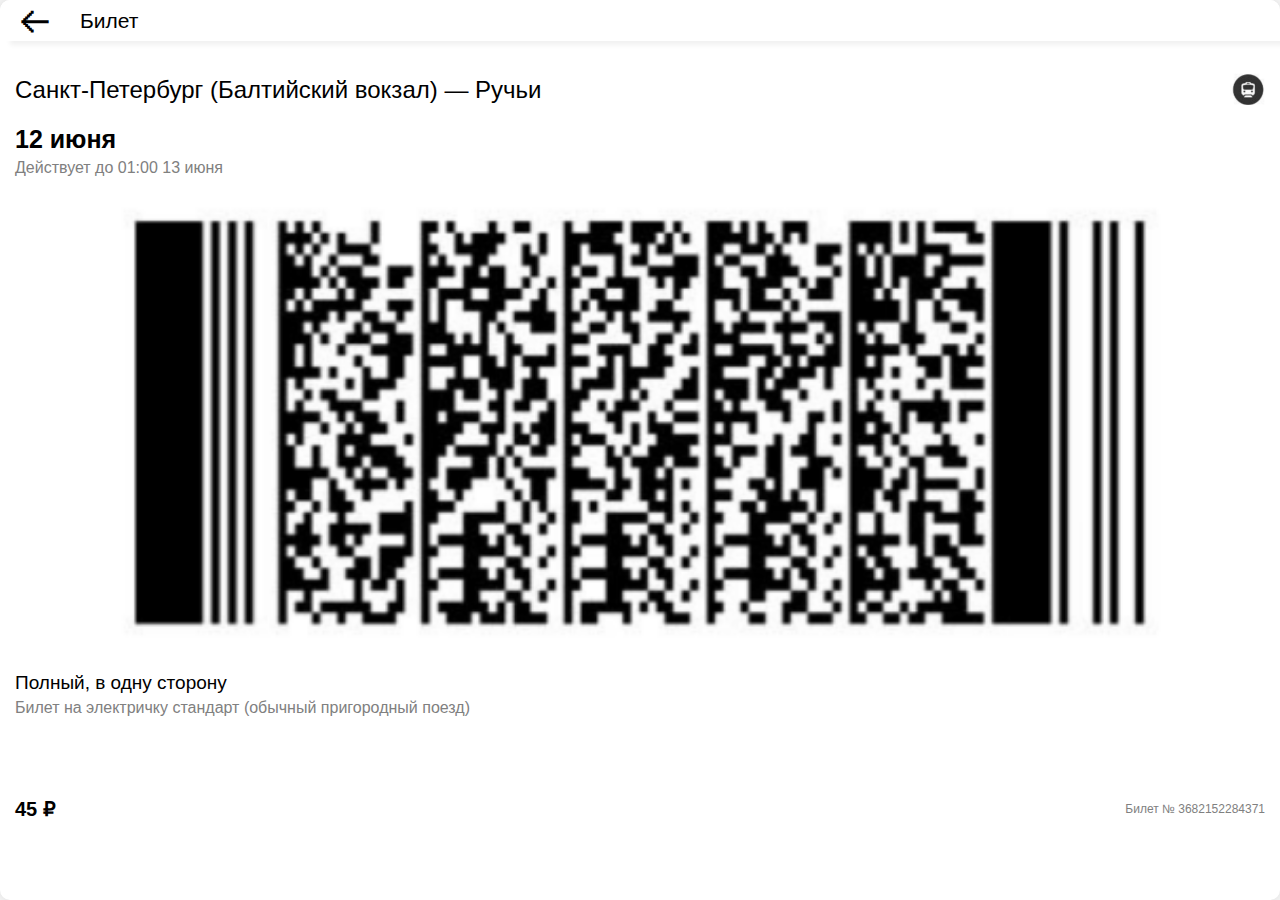
==== index.html @ 2af83544 "init" ====
<!DOCTYPE html>
<html lang="ru">
<head>
    <meta charset="UTF-8">
    <meta name="viewport" content="width=device-width, initial-scale=1.0">
    <title>Train Ticket</title>
    <link rel="stylesheet" href="assets/styles/main/style.css">
</head>
<body>
    <div class="ticket">
        <div class="header">
            <a href="/menu.html" class="back-arrow">🡠</a>
            <span>Билет</span>
        </div>
        <div class="content">
            <div class="info">
                <div class="route">
                    <div class="station">
                        <span>Санкт-Петербург (Балтийский вокзал) — Ручьи</span>
                        <img src="assets/img/train1.png" alt="">
                    </div>
                    <span class="date">12 июня</span>
                    <span class="validity">Действует до 01:00 13 июня</span>
                </div>
                <div class="barcode">
                    <div class="front">
                        <img src="assets/img/barcode.png" alt="Barcode">
                    </div>
                </div>
                <div class="details">
                    <span class="type">Полный, в одну сторону</span>
                    <span class="description">Билет на электричку стандарт (обычный пригородный поезд)</span>
                </div>
            </div>
            
            <div class="footer">
                <span class="price">45 ₽</span>
                <span class="ticket-number">Билет № 3682152284371</span>
            </div>
        </div>
    </div>
</body>
</html>
---- assets/styles/main/style.css ----
body {
    font-family: Arial, sans-serif;
    background-color: #f5f5f5;
    display: flex;
    justify-content: center;
    align-items: center;
    height: 100vh;
    margin: 0;
}

.ticket {
    background-color: white;
    width: 100%;
    height: 100%;
    border-radius: 10px;
    box-shadow: 0 0 10px rgba(0, 0, 0, 0.1);
    overflow: hidden;
}

.header {
    box-shadow: 10px 4px 5px #f1f1f1;
    background-color: #fff;
    padding: 2px;
    padding-left: 20px;
    display: flex;
    align-items: center;
}

.header .back-arrow {
    text-decoration: none;
    font-size: 30px;
    color: black;
    margin-right: 10px;
    margin-top: 3px;
    font-weight: 700;
}

.header span {
    font-size: 21px;
    margin-left: 20px;
}

.content {
    padding: 15px;
    display: flex;
    flex-direction: column;
    justify-content: space-between;
    height: 85vh;
}


.route .station {
    display: flex;
    justify-content: space-between;
    margin: 20px 0;
}

.station img {
    height: 32px;
    margin-left: 20px;
    margin-top: -3px;
}

.route .date {
    display: block;
    font-size: 25px;
    color: black;
    margin-bottom: 5px;
    font-weight: 600;
}

.route .validity {
    display: block;
    font-size: 16px;
    color: gray;
}

.station span {
    font-size: 24px;
}

.barcode {
    position: relative;
    text-align: center;
    margin: 10px 0;
}

.barcode img {
    width: 85%;
    height: auto;
}

.barcode .front {
    transform: rotateY(0deg);
    transition: transform 1s linear;
}

.barcode:hover >.front {
    transform: rotateY(-360deg);
}


.details {
    margin-bottom: 20px;
}

.details .type {
    display: block;
    font-size: 19px;
    margin-bottom: 5px;
}

.details .description {
    display: block;
    font-size: 16px;
    color: gray;
}

.footer {
    display: flex;
    justify-content: space-between;
    align-items: center;
}

.footer .price {
    font-size: 20px;
    font-weight: bold;
}

.footer .ticket-number {
    font-size: 12px;
    color: gray;
}
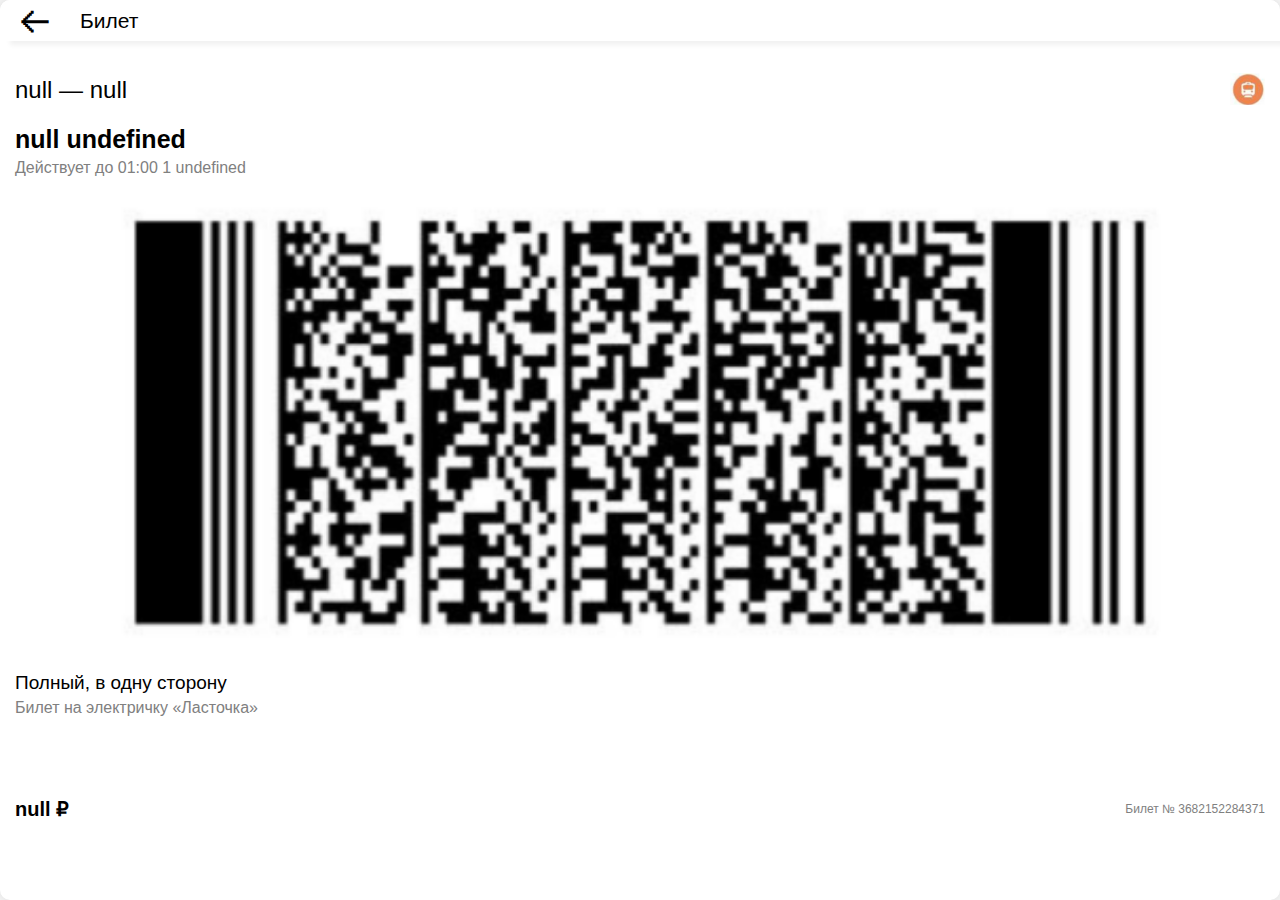
==== commit dedfd7ad: "correct polls" ====
--- a/index.html
+++ b/index.html
@@ -16,11 +16,11 @@
             <div class="info">
                 <div class="route">
                     <div class="station">
-                        <span>Санкт-Петербург (Балтийский вокзал) — Ручьи</span>
-                        <img src="assets/img/train1.png" alt="">
+                        <span id="path">Санкт-Петербург (Балтийский вокзал) — Ручьи</span>
+                        <img src="assets/img/train1.png" id="train_image" alt="">
                     </div>
-                    <span class="date">12 июня</span>
-                    <span class="validity">Действует до 01:00 13 июня</span>
+                    <span class="date" id="date">12 июня</span>
+                    <span class="validity" id="limits">Действует до 01:00 13 июня</span>
                 </div>
                 <div class="barcode">
                     <div class="front">
@@ -29,15 +29,16 @@
                 </div>
                 <div class="details">
                     <span class="type">Полный, в одну сторону</span>
-                    <span class="description">Билет на электричку стандарт (обычный пригородный поезд)</span>
+                    <span class="description" id="ticket_type">Билет на электричку стандарт (обычный пригородный поезд)</span>
                 </div>
             </div>
             
             <div class="footer">
-                <span class="price">45 ₽</span>
+                <span class="price" id="price">45 ₽</span>
                 <span class="ticket-number">Билет № 3682152284371</span>
             </div>
         </div>
     </div>
+    <script type="text/javascript" src="/assets/scripts/script_index.js"></script>
 </body>
 </html>
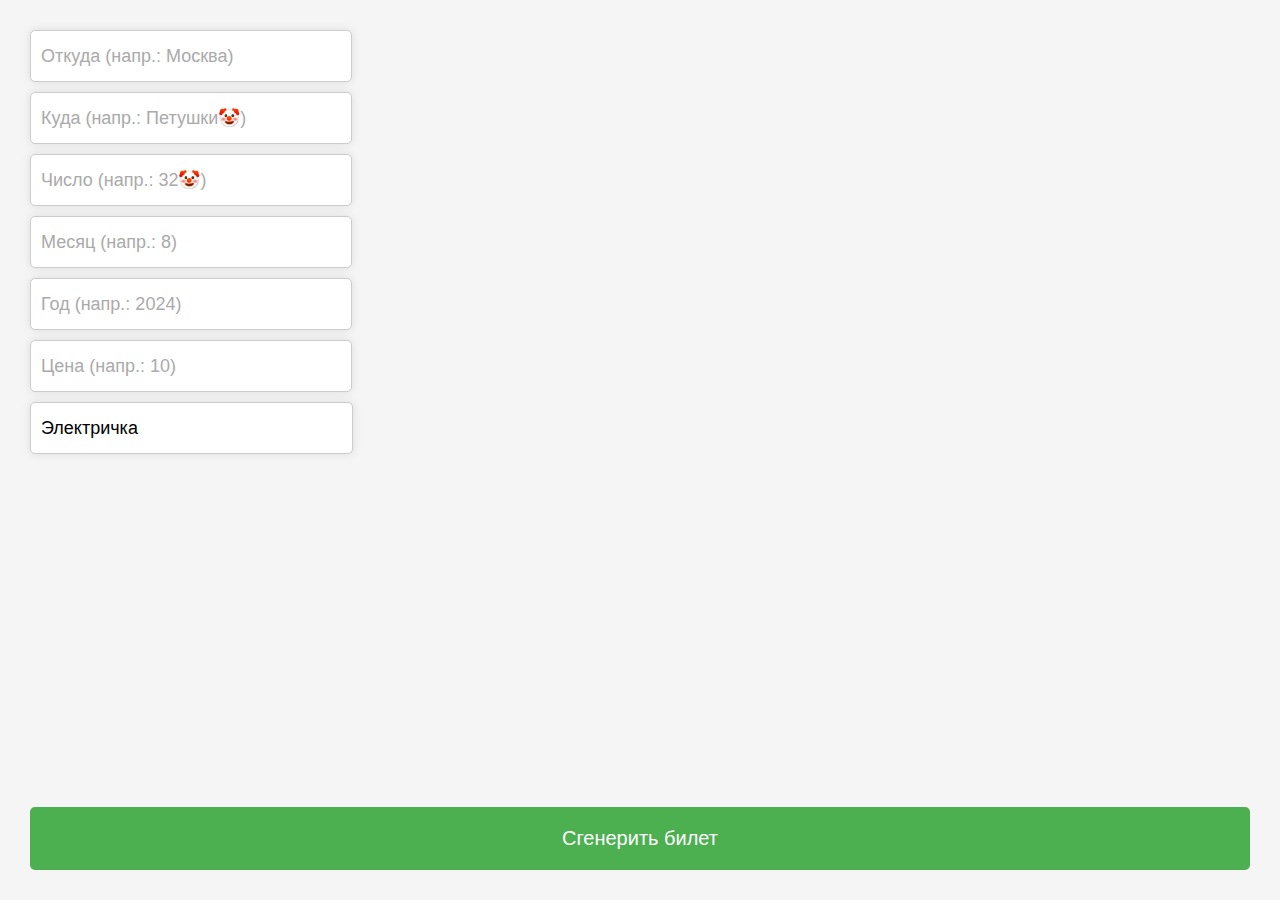
==== commit 9ead81ed: "swap names" ====
--- a/index.html
+++ b/index.html
@@ -1,44 +1,47 @@
 <!DOCTYPE html>
-<html lang="ru">
+<html lang="en">
 <head>
     <meta charset="UTF-8">
     <meta name="viewport" content="width=device-width, initial-scale=1.0">
-    <title>Train Ticket</title>
-    <link rel="stylesheet" href="assets/styles/main/style.css">
+    <title>Document</title>
+    <link rel="stylesheet" href="assets/styles/menu/style.css">
 </head>
 <body>
-    <div class="ticket">
-        <div class="header">
-            <a href="/menu.html" class="back-arrow">🡠</a>
-            <span>Билет</span>
-        </div>
-        <div class="content">
-            <div class="info">
-                <div class="route">
-                    <div class="station">
-                        <span id="path">Санкт-Петербург (Балтийский вокзал) — Ручьи</span>
-                        <img src="assets/img/train1.png" id="train_image" alt="">
-                    </div>
-                    <span class="date" id="date">12 июня</span>
-                    <span class="validity" id="limits">Действует до 01:00 13 июня</span>
-                </div>
-                <div class="barcode">
-                    <div class="front">
-                        <img src="assets/img/barcode.png" alt="Barcode">
-                    </div>
-                </div>
-                <div class="details">
-                    <span class="type">Полный, в одну сторону</span>
-                    <span class="description" id="ticket_type">Билет на электричку стандарт (обычный пригородный поезд)</span>
+    <div class="content">
+        <div class="inputs">
+            <div class="input-filed">
+                <input class="input" type="text" id="start" placeholder="Откуда (напр.: Москва)">
+            </div>
+            <div class="input-filed">
+                <input class="input" type="text" id="end" placeholder="Куда (напр.: Петушки🤡)">
+            </div>
+            <div class="input-filed">
+                <input class="input" type="text" id="day" placeholder="Число (напр.: 32🤡)">
+            </div>
+            <div class="input-filed">
+                <input class="input" type="text" id="month" placeholder="Месяц (напр.: 8)">
+            </div>
+            <div class="input-filed">
+                <input class="input" type="text" id="year" placeholder="Год (напр.: 2024)">
+            </div>
+            <div class="input-filed">
+                <input class="input" type="text" id="price" placeholder="Цена (напр.: 10)">
+            </div>
+            <div class="input-filed">
+                <div class="select">
+                    <select class="standard-select" id="train_type">
+                        <option value="Option 1">Электричка</option>
+                        <option value="Option 2">Ласточка</option>
+                    </select>
                 </div>
             </div>
-            
-            <div class="footer">
-                <span class="price" id="price">45 ₽</span>
-                <span class="ticket-number">Билет № 3682152284371</span>
-            </div>
         </div>
+    
+        <a class="button-link" href="/index.html" id="data-button">
+            Сгенерить билет
+        </a>
     </div>
-    <script type="text/javascript" src="/assets/scripts/script_index.js"></script>
+    
+    <script src="/assets/scripts/script_menu.js"></script>
 </body>
-</html>
+</html>--- a/assets/styles/menu/style.css
+++ b/assets/styles/menu/style.css
@@ -0,0 +1,80 @@
+body {
+    font-family: Arial, sans-serif;
+    background-color: #f5f5f5;
+    display: flex;
+    height: 100vh;
+    margin: 0;
+}
+.content {
+    display: flex;
+    justify-content: space-between;
+    flex-direction: column;
+    padding: 30px;
+    width: 100%;
+}
+
+
+.input {
+    width: 300px;
+    height: 30px;
+    padding: 10px;
+    font-size: 18px;
+    font-family: Arial, sans-serif;
+    border: 1px solid #ccc;
+    border-radius: 5px;
+    box-shadow: 0 0 10px rgba(0, 0, 0, 0.1);
+    margin-bottom: 10px;
+}
+
+.input:focus {
+    outline: none;
+    box-shadow: 0 0 10px rgba(0, 0, 0, 0.2);
+}
+
+.input::placeholder {
+    color: #aaa;  
+}
+
+
+.button-link {
+    background-color: #4CAF50;
+    color: #fff;
+    padding: 20px 20px;
+    border: none;
+    border-radius: 5px;
+    cursor: pointer;
+    text-decoration: none;
+    text-align: center;
+    font-size: 20px;
+}
+
+.button-link:hover {
+    background-color: #3e8e41;
+}
+
+.button-link:active {
+    transform: translateY(2px);
+    box-shadow: 0 1px 2px rgba(0, 0, 0, 0.1);
+}
+
+
+.input-field h3 {
+    margin: 5px;
+}
+
+
+.standard-select {
+    appearance: none;
+    background-color: #fff;
+    margin: 0;
+    width: 323px;
+  
+    border: 1px solid #ccc;
+    border-radius: 5px;
+    box-shadow: 0 0 10px rgba(0, 0, 0, 0.1);
+  
+    outline: none;
+    padding: 15px 10px;
+    font-size: 18px;
+
+}
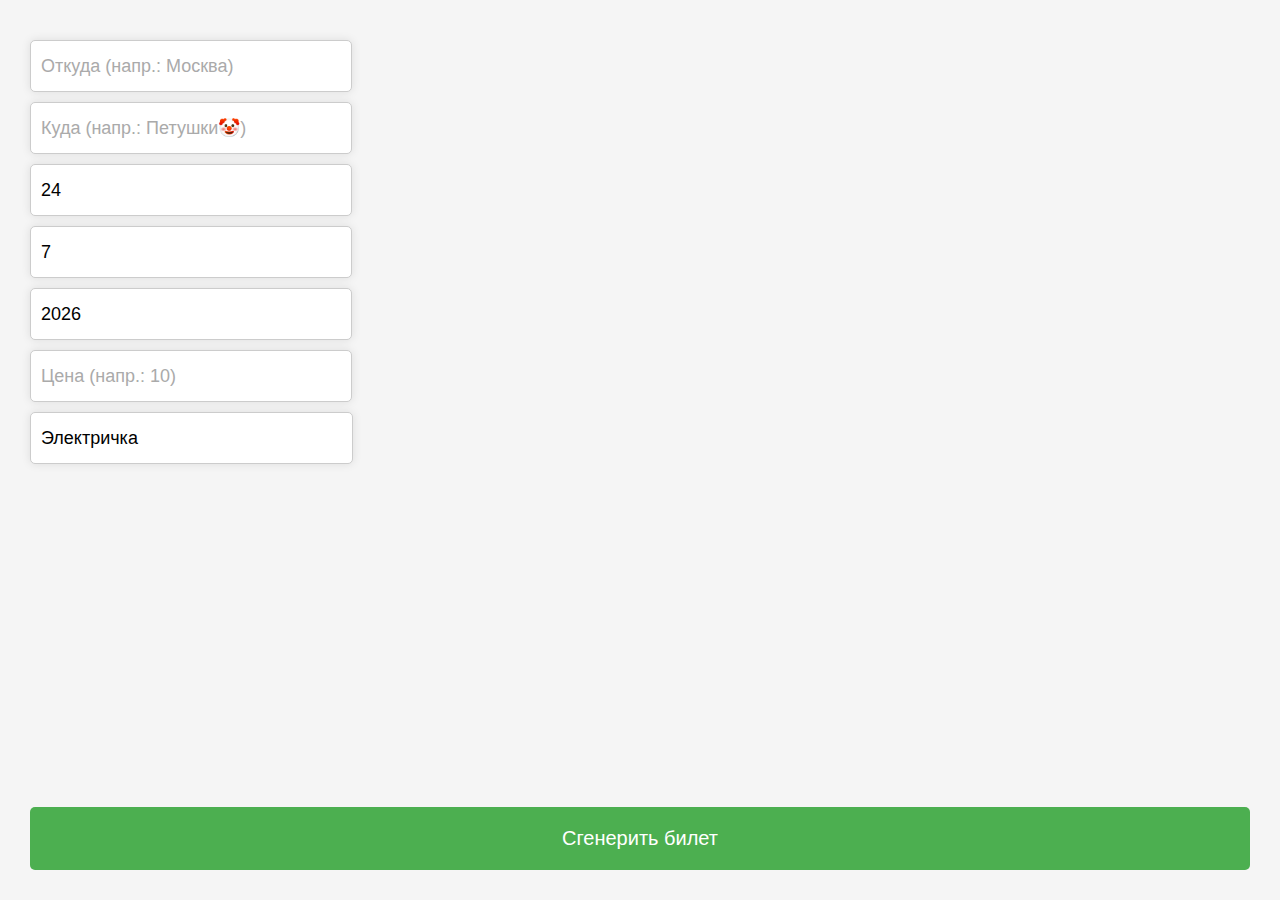
==== commit 05125ad3: "Create suggestions (not add all options)" ====
--- a/index.html
+++ b/index.html
@@ -3,15 +3,20 @@
 <head>
     <meta charset="UTF-8">
     <meta name="viewport" content="width=device-width, initial-scale=1.0">
+    <meta name="color-scheme" content="light only">
     <title>Document</title>
-    <link rel="stylesheet" href="assets/styles/menu/style.css">
+    <link rel="stylesheet" href="assets/styles/main/style.css">
+    <link rel="stylesheet" href="assets/styles/main/input.css">
 </head>
 <body>
     <div class="content">
         <div class="inputs">
             <div class="input-filed">
                 <input class="input" type="text" id="start" placeholder="Откуда (напр.: Москва)">
+                <ul class="list"></ul>
             </div>
+
+
             <div class="input-filed">
                 <input class="input" type="text" id="end" placeholder="Куда (напр.: Петушки🤡)">
             </div>
@@ -37,11 +42,11 @@
             </div>
         </div>
     
-        <a class="button-link" href="/index.html" id="data-button">
+        <a class="button-link" href="/menu.html" id="data-button">
             Сгенерить билет
         </a>
     </div>
     
-    <script src="/assets/scripts/script_menu.js"></script>
+    <script src="/assets/scripts/script_index.js"></script>
 </body>
 </html>--- a/assets/styles/main/style.css
+++ b/assets/styles/main/style.css
@@ -0,0 +1,57 @@
+body {
+    font-family: Corbel, Arial, sans-serif;
+    background-color: #f5f5f5;
+    display: flex;
+    height: 100vh;
+    margin: 0;
+}
+.content {
+    display: flex;
+    justify-content: space-between;
+    flex-direction: column;
+    padding: 30px;
+    width: 100%;
+}
+
+.button-link {
+    background-color: #4CAF50;
+    color: #fff;
+    padding: 20px 20px;
+    border: none;
+    border-radius: 5px;
+    cursor: pointer;
+    text-decoration: none;
+    text-align: center;
+    font-size: 20px;
+}
+
+.button-link:hover {
+    background-color: #3e8e41;
+}
+
+.button-link:active {
+    transform: translateY(2px);
+    box-shadow: 0 1px 2px rgba(0, 0, 0, 0.1);
+}
+
+
+.input-field h3 {
+    margin: 5px;
+}
+
+
+.standard-select {
+    appearance: none;
+    background-color: #fff;
+    margin: 0;
+    width: 323px;
+  
+    border: 1px solid #ccc;
+    border-radius: 5px;
+    box-shadow: 0 0 10px rgba(0, 0, 0, 0.1);
+  
+    outline: none;
+    padding: 15px 10px;
+    font-size: 18px;
+    margin-top: 10px;
+}
--- a/assets/styles/main/input.css
+++ b/assets/styles/main/input.css
@@ -0,0 +1,43 @@
+.input {
+    width: 300px;
+    height: 30px;
+    padding: 10px;
+    font-size: 18px;
+    font-family: Arial, sans-serif;
+    border: 1px solid #ccc;
+    border-radius: 5px;
+    box-shadow: 0 0 10px #0000001a;
+    margin-top: 10px;
+}
+
+.input:focus {
+    outline: none;
+    box-shadow: 0 0 10px rgba(0, 0, 0, 0.2);
+}
+
+.input::placeholder {
+    color: #aaa;  
+}
+
+ul {
+    list-style: none;
+    padding: 0;
+    margin: 0;
+    position: absolute;
+}
+
+
+.list {
+    width: 323px;
+    background-color: #fff;
+    border-radius: 0 0 5px 5px;
+}
+
+.list-items {
+    padding: 10px;
+    width: 100%;
+}
+
+.list-items:hover {
+    background-color: #ddd;
+}